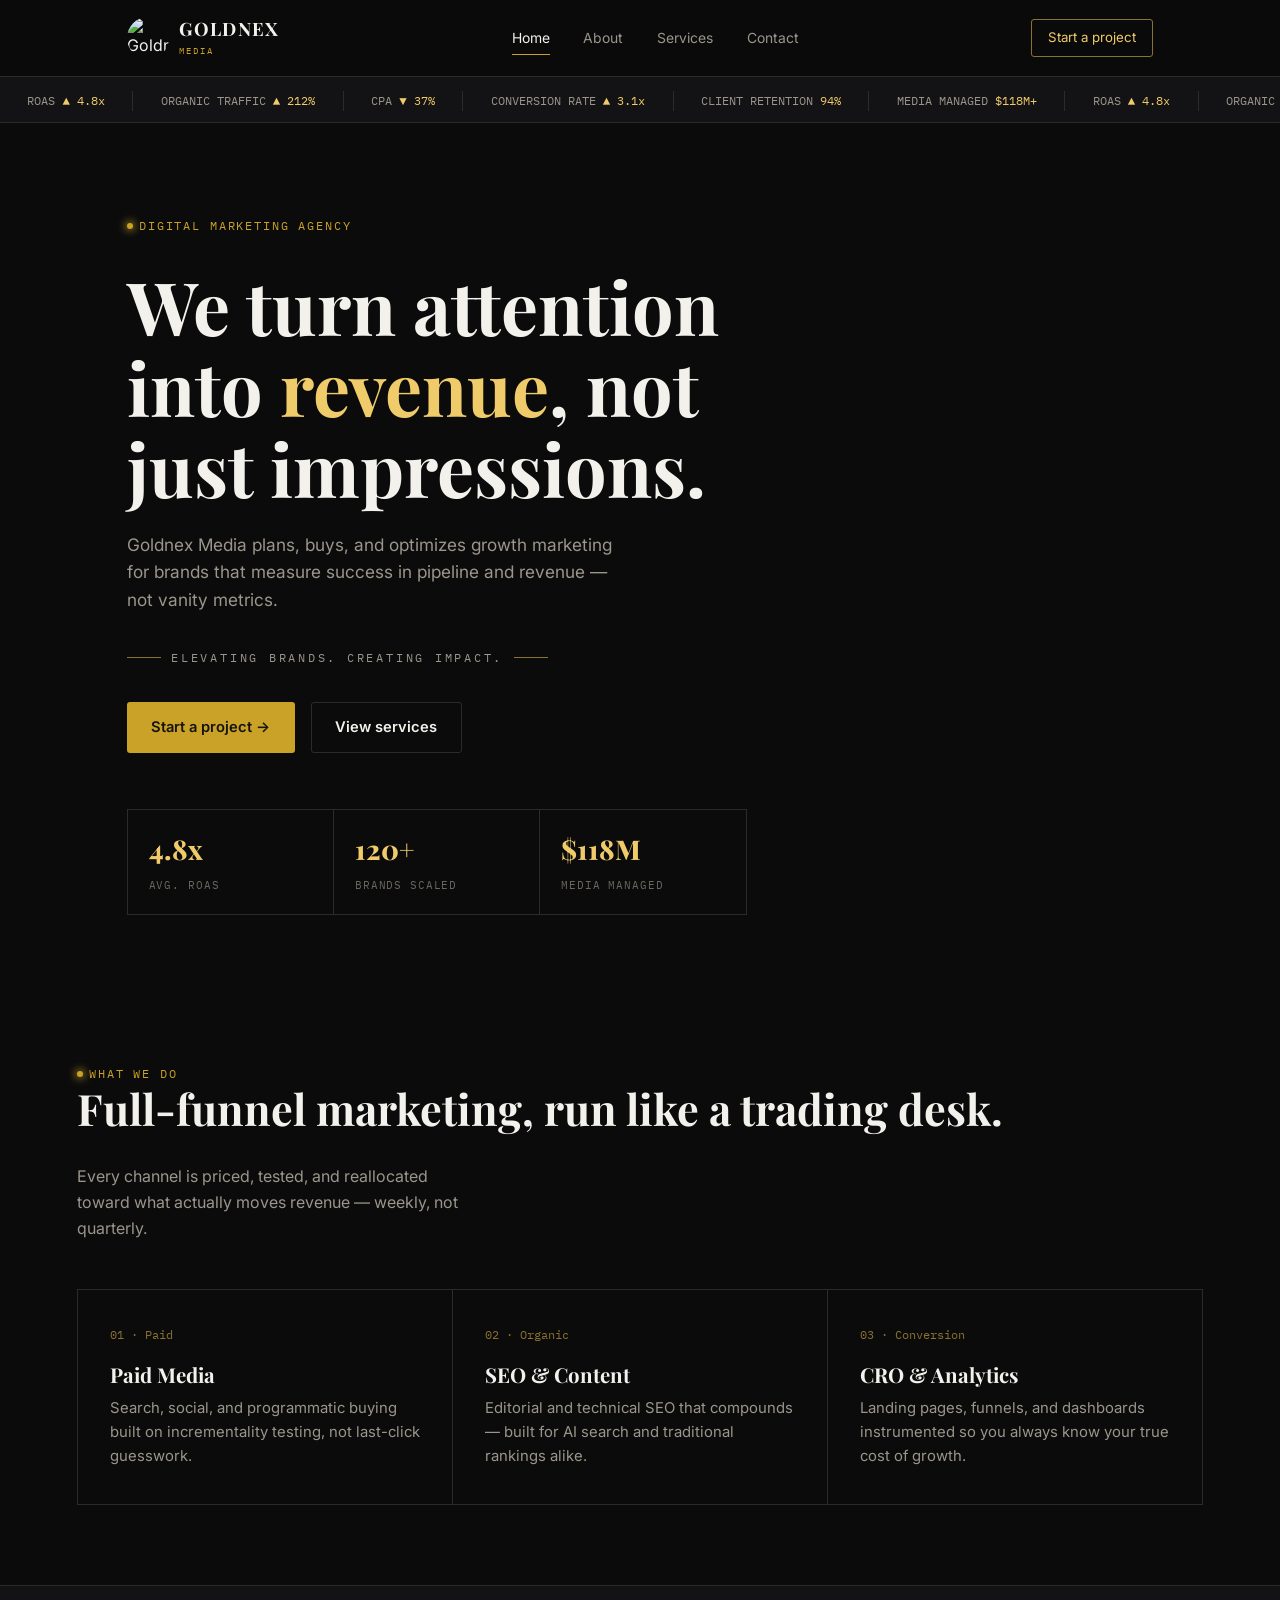
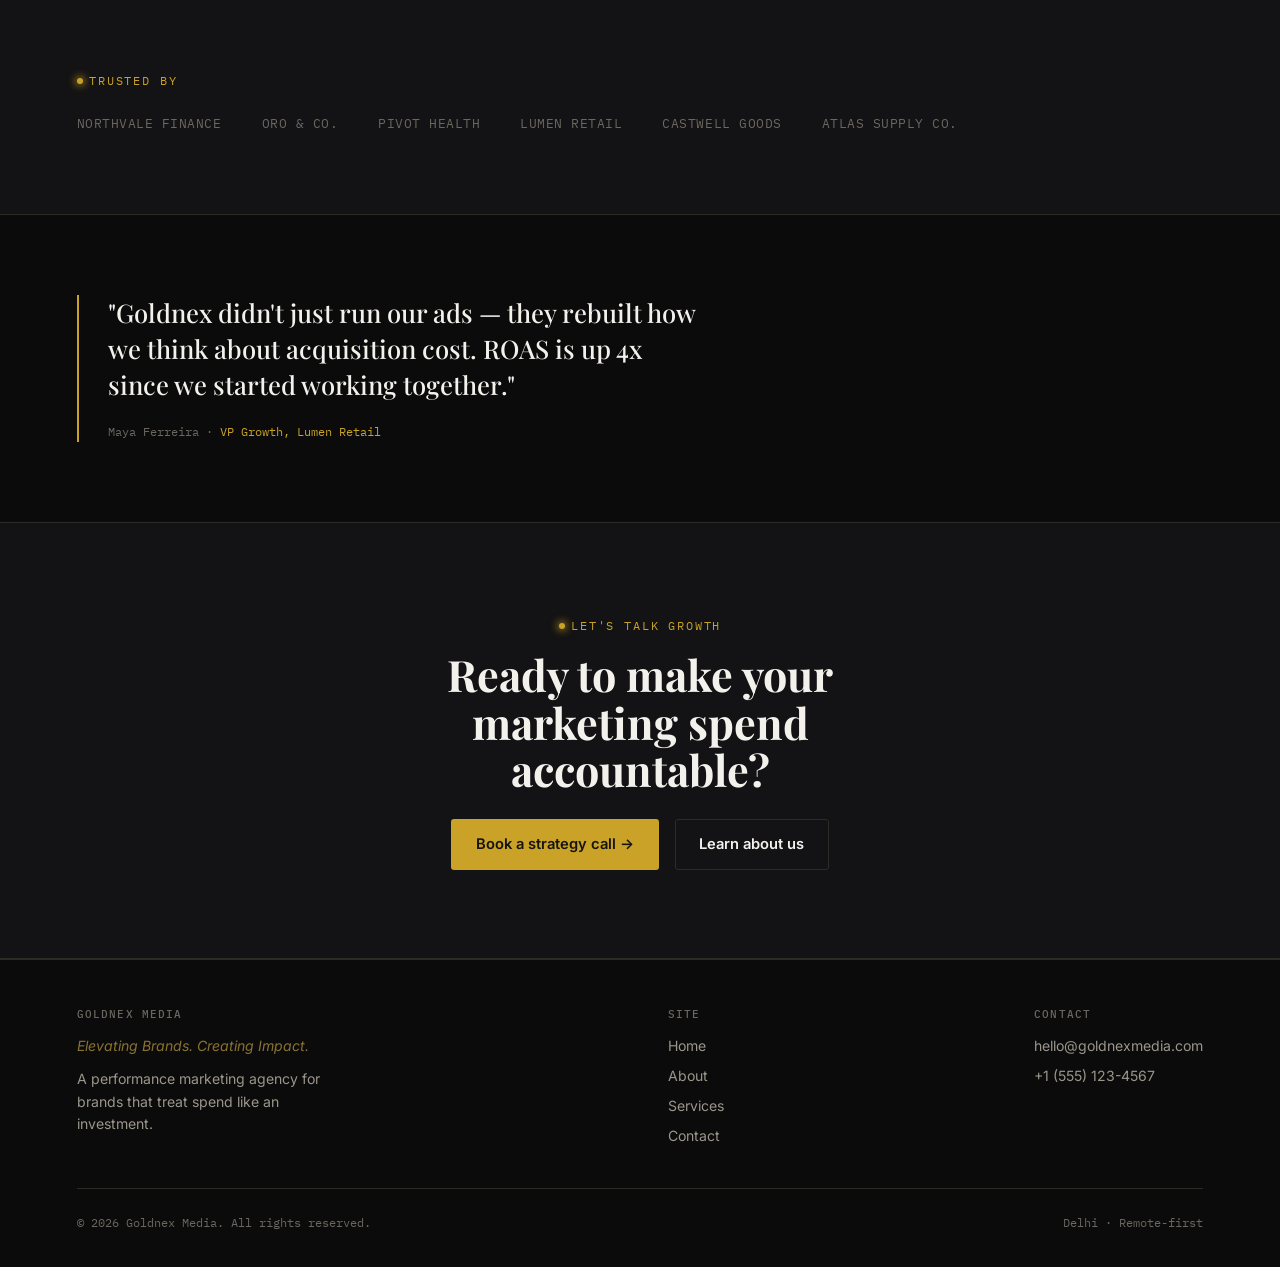
==== index.html @ f040059d "Add files via upload" ====
<!DOCTYPE html>
<html lang="en">
<head>
<meta charset="UTF-8">
<meta name="viewport" content="width=device-width, initial-scale=1.0">
<title>Goldnex Media — Performance Marketing That Compounds</title>
<meta name="description" content="Goldnex Media is a digital marketing agency turning attention into revenue through paid media, SEO, content and CRO.">
<link rel="icon" href="assets/logo.png" type="image/png">
<link rel="preconnect" href="https://fonts.googleapis.com">
<link href="https://fonts.googleapis.com/css2?family=Playfair+Display:wght@500;600;700;800;900&family=Inter:wght@400;500;600&family=IBM+Plex+Mono:wght@400;500&display=swap" rel="stylesheet">
<link rel="stylesheet" href="style.css">
</head>
<body>

<header class="site-header">
  <nav class="nav">
    <a href="index.html" class="logo">
      <img src="assets/logo.png" alt="Goldnex Media logo">
      <span>
        <span class="word">GOLDNEX</span>
        <span class="sub">Media</span>
      </span>
    </a>
    <div class="nav-links">
      <a href="index.html" class="active">Home</a>
      <a href="about.html">About</a>
      <a href="services.html">Services</a>
      <a href="contact.html">Contact</a>
    </div>
    <a href="contact.html" class="nav-cta">Start a project</a>
    <button class="nav-toggle" aria-label="Toggle menu" aria-expanded="false">☰</button>
  </nav>
</header>

<div class="ticker" aria-hidden="true">
  <div class="ticker-track">
    <span class="ticker-item">ROAS <span class="up">▲ 4.8x</span></span>
    <span class="ticker-item">ORGANIC TRAFFIC <span class="up">▲ 212%</span></span>
    <span class="ticker-item">CPA <span class="up">▼ 37%</span></span>
    <span class="ticker-item">CONVERSION RATE <span class="up">▲ 3.1x</span></span>
    <span class="ticker-item">CLIENT RETENTION <span class="up">94%</span></span>
    <span class="ticker-item">MEDIA MANAGED <span class="up">$118M+</span></span>
  </div>
</div>

<main>
  <section class="hero">
    <div class="hero-top eyebrow">Digital Marketing Agency</div>
    <h1>We turn attention into <em>revenue</em>, not just impressions.</h1>
    <p class="hero-sub">Goldnex Media plans, buys, and optimizes growth marketing for brands that measure success in pipeline and revenue — not vanity metrics.</p>
    <p class="tagline-flanked" style="justify-content:flex-start;margin-bottom:2.2rem;">Elevating Brands. Creating Impact.</p>
    <div class="hero-actions">
      <a href="contact.html" class="btn btn-gold">Start a project →</a>
      <a href="services.html" class="btn btn-ghost">View services</a>
    </div>
    <div class="hero-stats">
      <div><span class="num">4.8x</span><span class="lbl">Avg. ROAS</span></div>
      <div><span class="num">120+</span><span class="lbl">Brands scaled</span></div>
      <div><span class="num">$118M</span><span class="lbl">Media managed</span></div>
    </div>
  </section>

  <section class="reveal">
    <div class="section-inner">
      <div class="section-head">
        <div>
          <div class="eyebrow">What we do</div>
          <h2>Full-funnel marketing, run like a trading desk.</h2>
        </div>
        <p>Every channel is priced, tested, and reallocated toward what actually moves revenue — weekly, not quarterly.</p>
      </div>
      <div class="grid-3">
        <div class="card">
          <span class="idx">01 · Paid</span>
          <h3>Paid Media</h3>
          <p>Search, social, and programmatic buying built on incrementality testing, not last-click guesswork.</p>
        </div>
        <div class="card">
          <span class="idx">02 · Organic</span>
          <h3>SEO &amp; Content</h3>
          <p>Editorial and technical SEO that compounds — built for AI search and traditional rankings alike.</p>
        </div>
        <div class="card">
          <span class="idx">03 · Conversion</span>
          <h3>CRO &amp; Analytics</h3>
          <p>Landing pages, funnels, and dashboards instrumented so you always know your true cost of growth.</p>
        </div>
      </div>
    </div>
  </section>

  <section class="alt reveal">
    <div class="section-inner">
      <div class="eyebrow">Trusted by</div>
      <div class="proof-strip" style="margin-top:1.4rem;">
        <span>NORTHVALE FINANCE</span>
        <span>ORO&nbsp;&amp;&nbsp;CO.</span>
        <span>PIVOT HEALTH</span>
        <span>LUMEN RETAIL</span>
        <span>CASTWELL GOODS</span>
        <span>ATLAS SUPPLY CO.</span>
      </div>
    </div>
  </section>

  <section class="reveal">
    <div class="section-inner">
      <div class="quote-block">
        <p class="quote">"Goldnex didn't just run our ads — they rebuilt how we think about acquisition cost. ROAS is up 4x since we started working together."</p>
        <div class="quote-who">Maya Ferreira · <span>VP Growth, Lumen Retail</span></div>
      </div>
    </div>
  </section>

  <section class="cta-band alt reveal">
    <div class="eyebrow" style="justify-content:center;margin-bottom:1rem;">Let's talk growth</div>
    <h2>Ready to make your marketing spend accountable?</h2>
    <div class="actions">
      <a href="contact.html" class="btn btn-gold">Book a strategy call →</a>
      <a href="about.html" class="btn btn-ghost">Learn about us</a>
    </div>
  </section>
</main>

<footer>
  <div class="footer-grid">
    <div class="footer-col" style="max-width:280px;">
      <h4>Goldnex Media</h4>
      <p style="font-style:italic;color:var(--gold-dim);margin-bottom:0.8em;">Elevating Brands. Creating Impact.</p>
      <p>A performance marketing agency for brands that treat spend like an investment.</p>
    </div>
    <div class="footer-col">
      <h4>Site</h4>
      <a href="index.html">Home</a>
      <a href="about.html">About</a>
      <a href="services.html">Services</a>
      <a href="contact.html">Contact</a>
    </div>
    <div class="footer-col">
      <h4>Contact</h4>
      <a href="mailto:hello@goldnexmedia.com">hello@goldnexmedia.com</a>
      <a href="tel:+15551234567">+1 (555) 123-4567</a>
    </div>
  </div>
  <div class="footer-bottom">
    <span>© 2026 Goldnex Media. All rights reserved.</span>
    <span>Delhi · Remote-first</span>
  </div>
</footer>

<script src="script.js"></script>
</body>
</html>
---- style.css ----
/* ==========================================================================
   GOLDNEX MEDIA — design tokens
   ========================================================================== */
:root {
  /* color */
  --bg:          #0B0B0C;
  --bg-alt:      #131214;
  --surface:     #1A1918;
  --surface-2:   #201F1D;
  --border:      #2E2B26;
  --gold:        #C9A227;
  --gold-bright: #EFCB6A;
  --gold-dim:    #8A7230;
  --text:        #F3F1EC;
  --text-muted:  #9B968B;
  --text-faint:  #6B6760;

  /* type */
  --f-display: "Playfair Display", serif;
  --f-body: "Inter", sans-serif;
  --f-mono: "IBM Plex Mono", monospace;

  /* layout */
  --maxw: 1180px;
  --pad: 6vw;
}

* { box-sizing: border-box; }
html { scroll-behavior: smooth; }

body {
  margin: 0;
  background: var(--bg);
  color: var(--text);
  font-family: var(--f-body);
  font-size: 16px;
  line-height: 1.6;
  -webkit-font-smoothing: antialiased;
}

@media (prefers-reduced-motion: reduce) {
  html { scroll-behavior: auto; }
  * { animation-duration: 0.01ms !important; animation-iteration-count: 1 !important; transition-duration: 0.01ms !important; }
}

a { color: inherit; text-decoration: none; }
img { max-width: 100%; display: block; }

:focus-visible {
  outline: 2px solid var(--gold-bright);
  outline-offset: 3px;
}

.wrap {
  max-width: var(--maxw);
  margin: 0 auto;
  padding: 0 var(--pad);
}

h1, h2, h3, h4 {
  font-family: var(--f-display);
  font-weight: 700;
  letter-spacing: 0;
  line-height: 1.1;
  margin: 0;
  color: var(--text);
}

h2 { font-size: clamp(1.9rem, 3.4vw, 2.7rem); }
h3 { font-size: clamp(1.2rem, 1.6vw, 1.5rem); }

p { margin: 0; color: var(--text-muted); }

.eyebrow {
  display: inline-flex;
  align-items: center;
  gap: 0.55em;
  font-family: var(--f-mono);
  font-size: 0.72rem;
  letter-spacing: 0.16em;
  text-transform: uppercase;
  color: var(--gold);
}
.eyebrow::before {
  content: "";
  width: 6px; height: 6px;
  background: var(--gold);
  border-radius: 50%;
  box-shadow: 0 0 8px 1px var(--gold);
}

.tagline-flanked {
  display: flex;
  align-items: center;
  justify-content: center;
  gap: 0.9em;
  font-family: var(--f-mono);
  font-size: 0.72rem;
  letter-spacing: 0.24em;
  text-transform: uppercase;
  color: var(--text-muted);
}
.tagline-flanked::before,
.tagline-flanked::after {
  content: "";
  height: 1px;
  width: 34px;
  background: var(--gold-dim);
}

/* ==========================================================================
   Header / nav
   ========================================================================== */
.site-header {
  position: sticky;
  top: 0;
  z-index: 50;
  background: rgba(11,11,12,0.86);
  backdrop-filter: blur(10px);
  border-bottom: 1px solid var(--border);
}
.nav {
  max-width: var(--maxw);
  margin: 0 auto;
  padding: 0 var(--pad);
  height: 76px;
  display: flex;
  align-items: center;
  justify-content: space-between;
}
.logo {
  display: flex;
  align-items: center;
  gap: 0.65em;
}
.logo img {
  height: 42px;
  width: 42px;
  border-radius: 50%;
  display: block;
}
.logo .word {
  font-family: var(--f-display);
  font-weight: 700;
  font-size: 1.15rem;
  letter-spacing: 0.06em;
  color: var(--text);
  line-height: 1.15;
}
.logo .sub {
  font-family: var(--f-mono);
  font-size: 0.56rem;
  letter-spacing: 0.22em;
  color: var(--gold);
  text-transform: uppercase;
  font-weight: 400;
  display: block;
}
.nav-links {
  display: flex;
  gap: 2.1rem;
  font-size: 0.87rem;
  color: var(--text-muted);
}
.nav-links a { position: relative; padding: 0.3em 0; transition: color 0.2s; }
.nav-links a:hover, .nav-links a.active { color: var(--text); }
.nav-links a.active::after {
  content: "";
  position: absolute;
  left: 0; bottom: -2px;
  width: 100%; height: 1px;
  background: var(--gold);
}
.nav-cta {
  border: 1px solid var(--gold-dim);
  padding: 0.55em 1.2em;
  border-radius: 3px;
  font-size: 0.83rem;
  color: var(--gold-bright);
  transition: background 0.2s, color 0.2s, border-color .2s;
  white-space: nowrap;
}
.nav-cta:hover { background: var(--gold); color: #16140f; border-color: var(--gold); }

.nav-toggle {
  display: none;
  background: none; border: 0;
  color: var(--text);
  font-size: 1.5rem;
  cursor: pointer;
}

@media (max-width: 760px) {
  .nav-links { display: none; }
  .nav-cta { display: none; }
  .nav-toggle { display: block; }
  .nav-links.open {
    display: flex;
    position: absolute;
    top: 76px; left: 0; right: 0;
    background: var(--bg-alt);
    border-bottom: 1px solid var(--border);
    flex-direction: column;
    padding: 1.2rem var(--pad) 1.6rem;
    gap: 1.1rem;
  }
}

/* ==========================================================================
   Ticker
   ========================================================================== */
.ticker {
  border-bottom: 1px solid var(--border);
  background: var(--bg-alt);
  overflow: hidden;
  white-space: nowrap;
  padding: 0.6em 0;
}
.ticker-track {
  display: inline-flex;
  animation: ticker-scroll 32s linear infinite;
}
.ticker-item {
  font-family: var(--f-mono);
  font-size: 0.78rem;
  color: var(--text-muted);
  padding: 0 2.2em;
  border-right: 1px solid var(--border);
}
.ticker-item .up { color: var(--gold-bright); }
@keyframes ticker-scroll {
  from { transform: translateX(0); }
  to { transform: translateX(-50%); }
}

/* ==========================================================================
   Hero
   ========================================================================== */
.hero {
  padding: 5.5rem var(--pad) 4rem;
  max-width: var(--maxw);
  margin: 0 auto;
}
.hero-top { margin-bottom: 1.4rem; }
.hero h1 {
  font-size: clamp(2.6rem, 6vw, 4.6rem);
  max-width: 15ch;
  margin: 0.5rem 0 1.4rem;
}
.hero h1 em {
  font-style: normal;
  color: var(--gold-bright);
}
.hero-sub {
  max-width: 46ch;
  font-size: 1.08rem;
  margin-bottom: 2.2rem;
}
.hero-actions { display: flex; gap: 1rem; flex-wrap: wrap; margin-bottom: 3.5rem; }

.btn {
  display: inline-flex;
  align-items: center;
  gap: 0.5em;
  padding: 0.85em 1.6em;
  border-radius: 3px;
  font-size: 0.92rem;
  font-weight: 600;
  transition: transform 0.2s, background 0.2s, border-color .2s, color .2s;
  border: 1px solid transparent;
}
.btn-gold { background: var(--gold); color: #16140f; }
.btn-gold:hover { background: var(--gold-bright); transform: translateY(-2px); }
.btn-ghost { border-color: var(--border); color: var(--text); }
.btn-ghost:hover { border-color: var(--gold-dim); color: var(--gold-bright); }

.hero-stats {
  display: grid;
  grid-template-columns: repeat(3, 1fr);
  gap: 1px;
  background: var(--border);
  border: 1px solid var(--border);
  max-width: 620px;
}
.hero-stats div {
  background: var(--bg);
  padding: 1.1rem 1.3rem;
}
.hero-stats .num {
  font-family: var(--f-display);
  font-size: 1.7rem;
  font-weight: 800;
  color: var(--gold-bright);
  display: block;
}
.hero-stats .lbl {
  font-family: var(--f-mono);
  font-size: 0.68rem;
  color: var(--text-faint);
  text-transform: uppercase;
  letter-spacing: 0.08em;
}

/* ==========================================================================
   Sections generic
   ========================================================================== */
section { padding: 5rem var(--pad); }
.section-inner { max-width: var(--maxw); margin: 0 auto; }
.section-head {
  display: flex;
  justify-content: space-between;
  align-items: flex-end;
  gap: 2rem;
  margin-bottom: 3rem;
  flex-wrap: wrap;
}
.section-head p { max-width: 40ch; }
.alt { background: var(--bg-alt); border-top: 1px solid var(--border); border-bottom: 1px solid var(--border); }

/* cards grid */
.grid-3 {
  display: grid;
  grid-template-columns: repeat(3, 1fr);
  gap: 1px;
  background: var(--border);
  border: 1px solid var(--border);
}
.grid-2 {
  display: grid;
  grid-template-columns: repeat(2, 1fr);
  gap: 1px;
  background: var(--border);
  border: 1px solid var(--border);
}
@media (max-width: 860px) {
  .grid-3, .grid-2 { grid-template-columns: 1fr; }
}
.card {
  background: var(--bg);
  padding: 2.2rem 2rem;
  transition: background 0.25s;
}
.card:hover { background: var(--surface); }
.card .idx {
  font-family: var(--f-mono);
  font-size: 0.75rem;
  color: var(--gold-dim);
  display: block;
  margin-bottom: 1.2rem;
}
.card h3 { margin-bottom: 0.7rem; }
.card p { font-size: 0.93rem; }

/* logos / proof strip */
.proof-strip {
  display: flex;
  flex-wrap: wrap;
  gap: 2.5rem;
  align-items: center;
  font-family: var(--f-mono);
  font-size: 0.8rem;
  color: var(--text-faint);
  letter-spacing: 0.04em;
}

/* testimonial */
.quote-block {
  border-left: 2px solid var(--gold);
  padding-left: 1.8rem;
  max-width: 62ch;
}
.quote-block p.quote {
  font-family: var(--f-display);
  font-size: clamp(1.2rem, 2vw, 1.6rem);
  color: var(--text);
  font-weight: 500;
  line-height: 1.4;
  margin-bottom: 1.2rem;
}
.quote-who { font-family: var(--f-mono); font-size: 0.78rem; color: var(--text-faint); }
.quote-who span { color: var(--gold); }

/* CTA band */
.cta-band {
  text-align: center;
  padding: 5.5rem var(--pad);
}
.cta-band h2 { max-width: 20ch; margin: 0 auto 1.6rem; }
.cta-band .actions { display: flex; gap: 1rem; justify-content: center; flex-wrap: wrap; }

/* footer */
footer {
  border-top: 1px solid var(--border);
  padding: 3rem var(--pad) 2.2rem;
}
.footer-grid {
  max-width: var(--maxw);
  margin: 0 auto;
  display: flex;
  justify-content: space-between;
  gap: 2rem;
  flex-wrap: wrap;
  margin-bottom: 2rem;
}
.footer-col h4 {
  font-family: var(--f-mono);
  font-size: 0.7rem;
  letter-spacing: 0.1em;
  text-transform: uppercase;
  color: var(--text-faint);
  margin-bottom: 0.9rem;
  font-weight: 500;
}
.footer-col a, .footer-col p {
  display: block;
  font-size: 0.88rem;
  color: var(--text-muted);
  margin-bottom: 0.55em;
}
.footer-col a:hover { color: var(--gold-bright); }
.footer-bottom {
  max-width: var(--maxw);
  margin: 0 auto;
  display: flex;
  justify-content: space-between;
  flex-wrap: wrap;
  gap: 1rem;
  font-size: 0.75rem;
  color: var(--text-faint);
  border-top: 1px solid var(--border);
  padding-top: 1.5rem;
  font-family: var(--f-mono);
}

/* ==========================================================================
   Page header (non-home pages)
   ========================================================================== */
.page-hero {
  padding: 4.5rem var(--pad) 3.5rem;
  max-width: var(--maxw);
  margin: 0 auto;
}
.page-hero h1 { font-size: clamp(2.2rem, 4.6vw, 3.3rem); margin: 0.6rem 0 1.1rem; max-width: 22ch; }
.page-hero p { max-width: 52ch; font-size: 1.05rem; }

/* timeline (about) */
.timeline { max-width: 720px; }
.tl-item {
  display: grid;
  grid-template-columns: 90px 1fr;
  gap: 1.5rem;
  padding: 1.8rem 0;
  border-top: 1px solid var(--border);
}
.tl-item:first-child { border-top: none; }
.tl-year { font-family: var(--f-mono); color: var(--gold); font-size: 0.95rem; }
.tl-item h3 { margin-bottom: 0.4rem; }
.tl-item p { font-size: 0.93rem; }

/* values grid */
.values-grid {
  display: grid;
  grid-template-columns: repeat(2, 1fr);
  gap: 2.4rem 3rem;
}
@media (max-width: 700px) { .values-grid { grid-template-columns: 1fr; } }
.value-item h3 { color: var(--gold-bright); margin-bottom: 0.5rem; font-size: 1.1rem; }
.value-item p { font-size: 0.93rem; }

/* process steps (services) */
.process-list { max-width: 780px; }
.process-item {
  display: grid;
  grid-template-columns: 60px 1fr;
  gap: 1.6rem;
  padding: 2rem 0;
  border-top: 1px solid var(--border);
}
.process-item:first-child { border-top: none; }
.process-num {
  font-family: var(--f-display);
  font-weight: 800;
  font-size: 1.5rem;
  color: var(--gold-dim);
}
.process-item h3 { margin-bottom: 0.5rem; }
.process-item p { font-size: 0.93rem; max-width: 56ch; }

/* pricing-ish service detail cards */
.service-detail {
  display: grid;
  grid-template-columns: 1fr 1fr;
  gap: 3rem;
  align-items: start;
  padding: 3rem 0;
  border-top: 1px solid var(--border);
}
.service-detail:first-child { border-top: none; }
@media (max-width: 760px) { .service-detail { grid-template-columns: 1fr; gap: 1.2rem; } }
.service-detail .tag {
  font-family: var(--f-mono);
  font-size: 0.7rem;
  letter-spacing: 0.1em;
  text-transform: uppercase;
  color: var(--gold);
  margin-bottom: 0.8rem;
  display: block;
}
.service-detail ul { margin: 1.1rem 0 0; padding: 0; list-style: none; }
.service-detail li {
  font-size: 0.88rem;
  color: var(--text-muted);
  padding-left: 1.2em;
  position: relative;
  margin-bottom: 0.5em;
}
.service-detail li::before {
  content: "—";
  position: absolute;
  left: 0;
  color: var(--gold-dim);
}

/* ==========================================================================
   Contact page
   ========================================================================== */
.contact-layout {
  display: grid;
  grid-template-columns: 1.1fr 0.9fr;
  gap: 3.5rem;
  max-width: var(--maxw);
  margin: 0 auto;
  padding: 1rem var(--pad) 5.5rem;
}
@media (max-width: 860px) { .contact-layout { grid-template-columns: 1fr; } }

.field { margin-bottom: 1.4rem; }
.field label {
  display: block;
  font-family: var(--f-mono);
  font-size: 0.72rem;
  letter-spacing: 0.08em;
  text-transform: uppercase;
  color: var(--text-faint);
  margin-bottom: 0.5em;
}
.field input, .field select, .field textarea {
  width: 100%;
  background: var(--surface);
  border: 1px solid var(--border);
  color: var(--text);
  padding: 0.85em 1em;
  font-family: var(--f-body);
  font-size: 0.95rem;
  border-radius: 3px;
  resize: vertical;
}
.field input:focus, .field select:focus, .field textarea:focus {
  outline: none;
  border-color: var(--gold-dim);
}
.field textarea { min-height: 120px; }

.contact-info-block { margin-bottom: 2.4rem; }
.contact-info-block h4 {
  font-family: var(--f-mono);
  font-size: 0.7rem;
  letter-spacing: 0.1em;
  text-transform: uppercase;
  color: var(--text-faint);
  margin-bottom: 0.7rem;
}
.contact-info-block p, .contact-info-block a { font-size: 0.98rem; color: var(--text); margin-bottom: 0.3em; }
.contact-info-block a:hover { color: var(--gold-bright); }

#form-status {
  margin-top: 1rem;
  font-family: var(--f-mono);
  font-size: 0.82rem;
  color: var(--gold-bright);
  display: none;
}

/* reveal on scroll */
.reveal { opacity: 0; transform: translateY(16px); transition: opacity 0.6s ease, transform 0.6s ease; }
.reveal.in { opacity: 1; transform: translateY(0); }
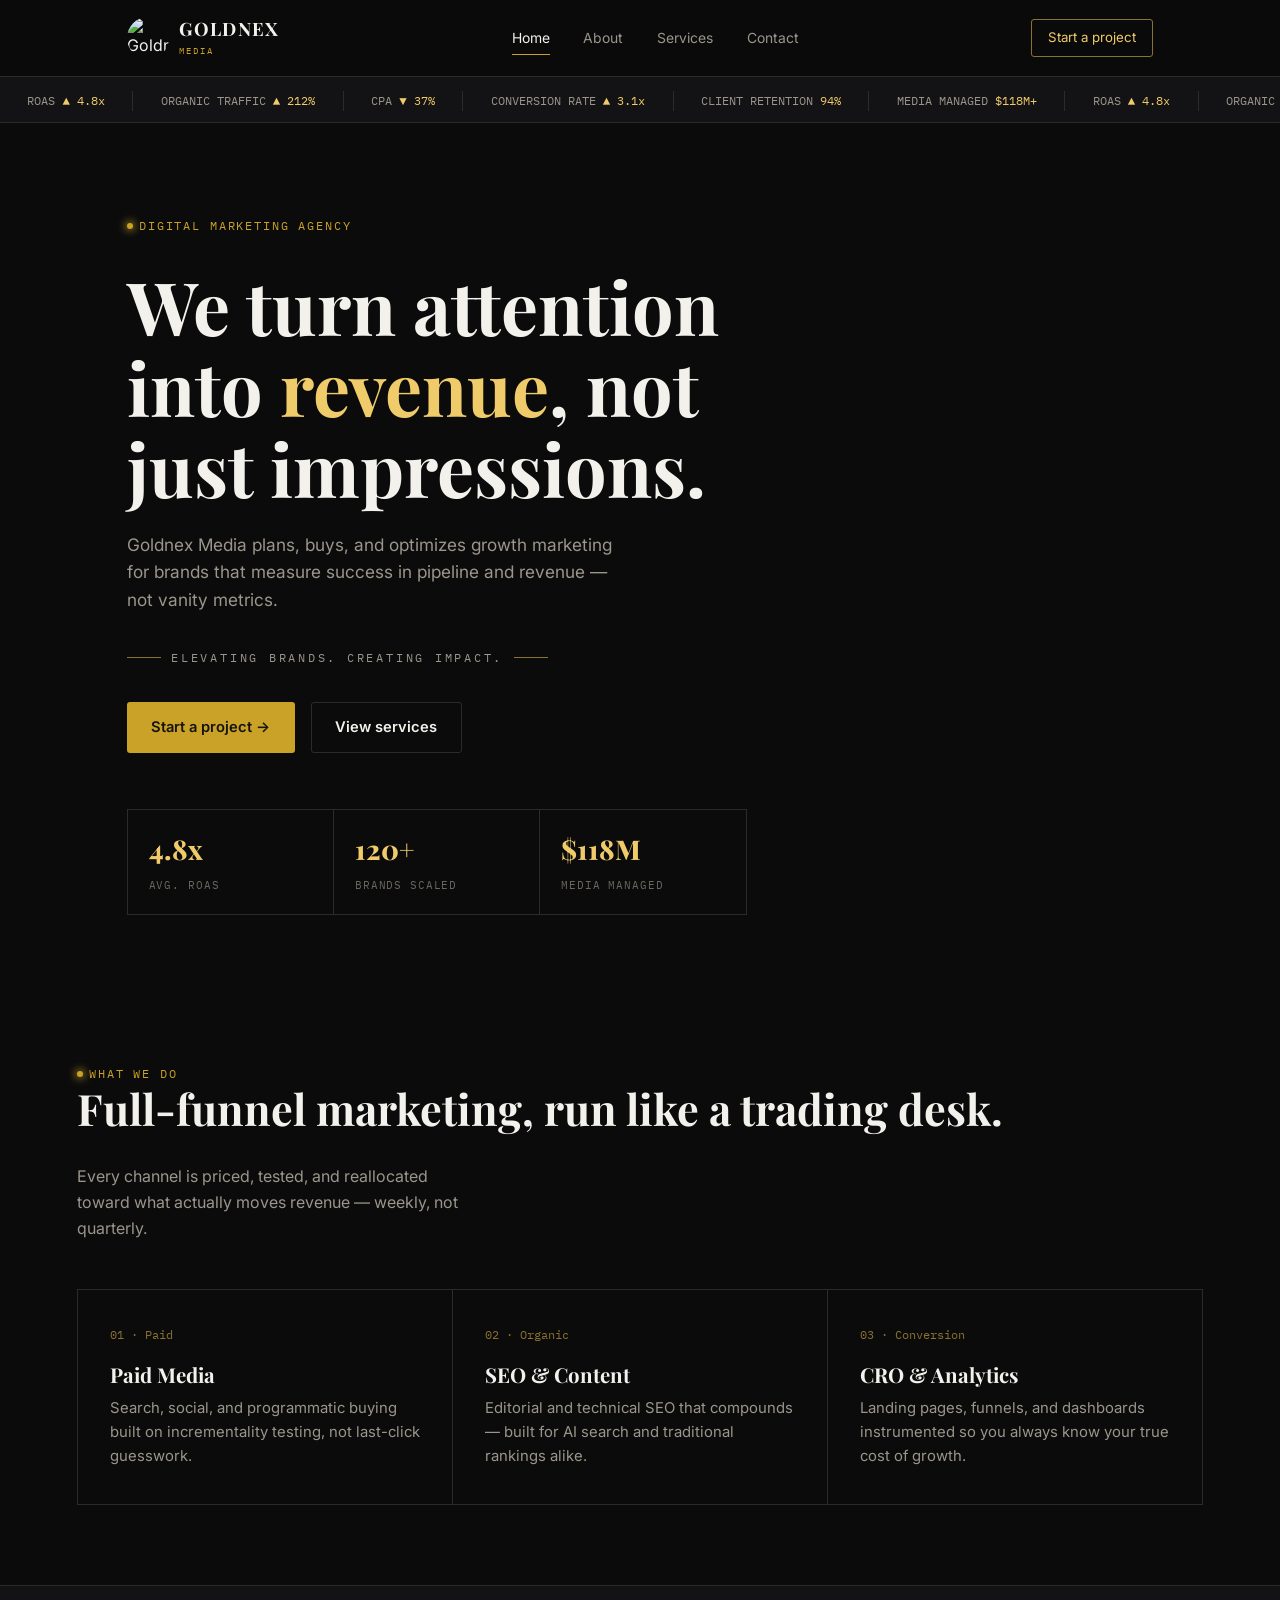
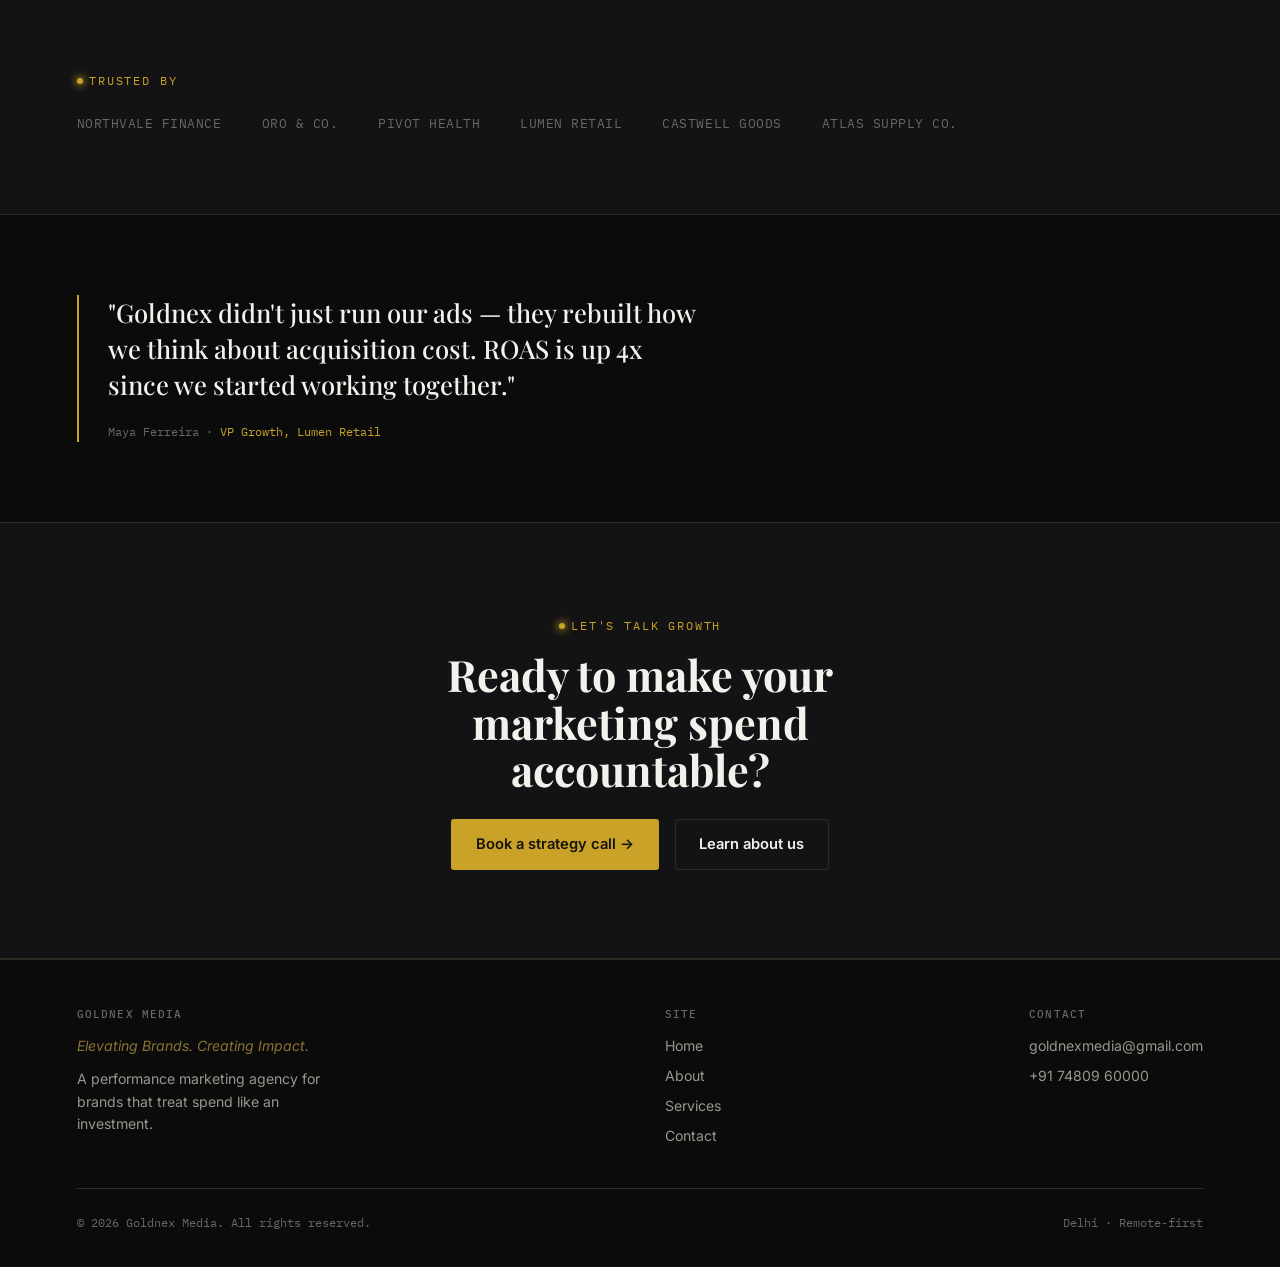
==== commit 9d81d96c: "Update index.html" ====
--- a/index.html
+++ b/index.html
@@ -138,8 +138,8 @@
     </div>
     <div class="footer-col">
       <h4>Contact</h4>
-      <a href="mailto:hello@goldnexmedia.com">hello@goldnexmedia.com</a>
-      <a href="tel:+15551234567">+1 (555) 123-4567</a>
+      <a href="mailto:hello@goldnexmedia.com">goldnexmedia@gmail.com</a>
+      <a href="tel:+15551234567">+91 74809 60000</a>
     </div>
   </div>
   <div class="footer-bottom">
